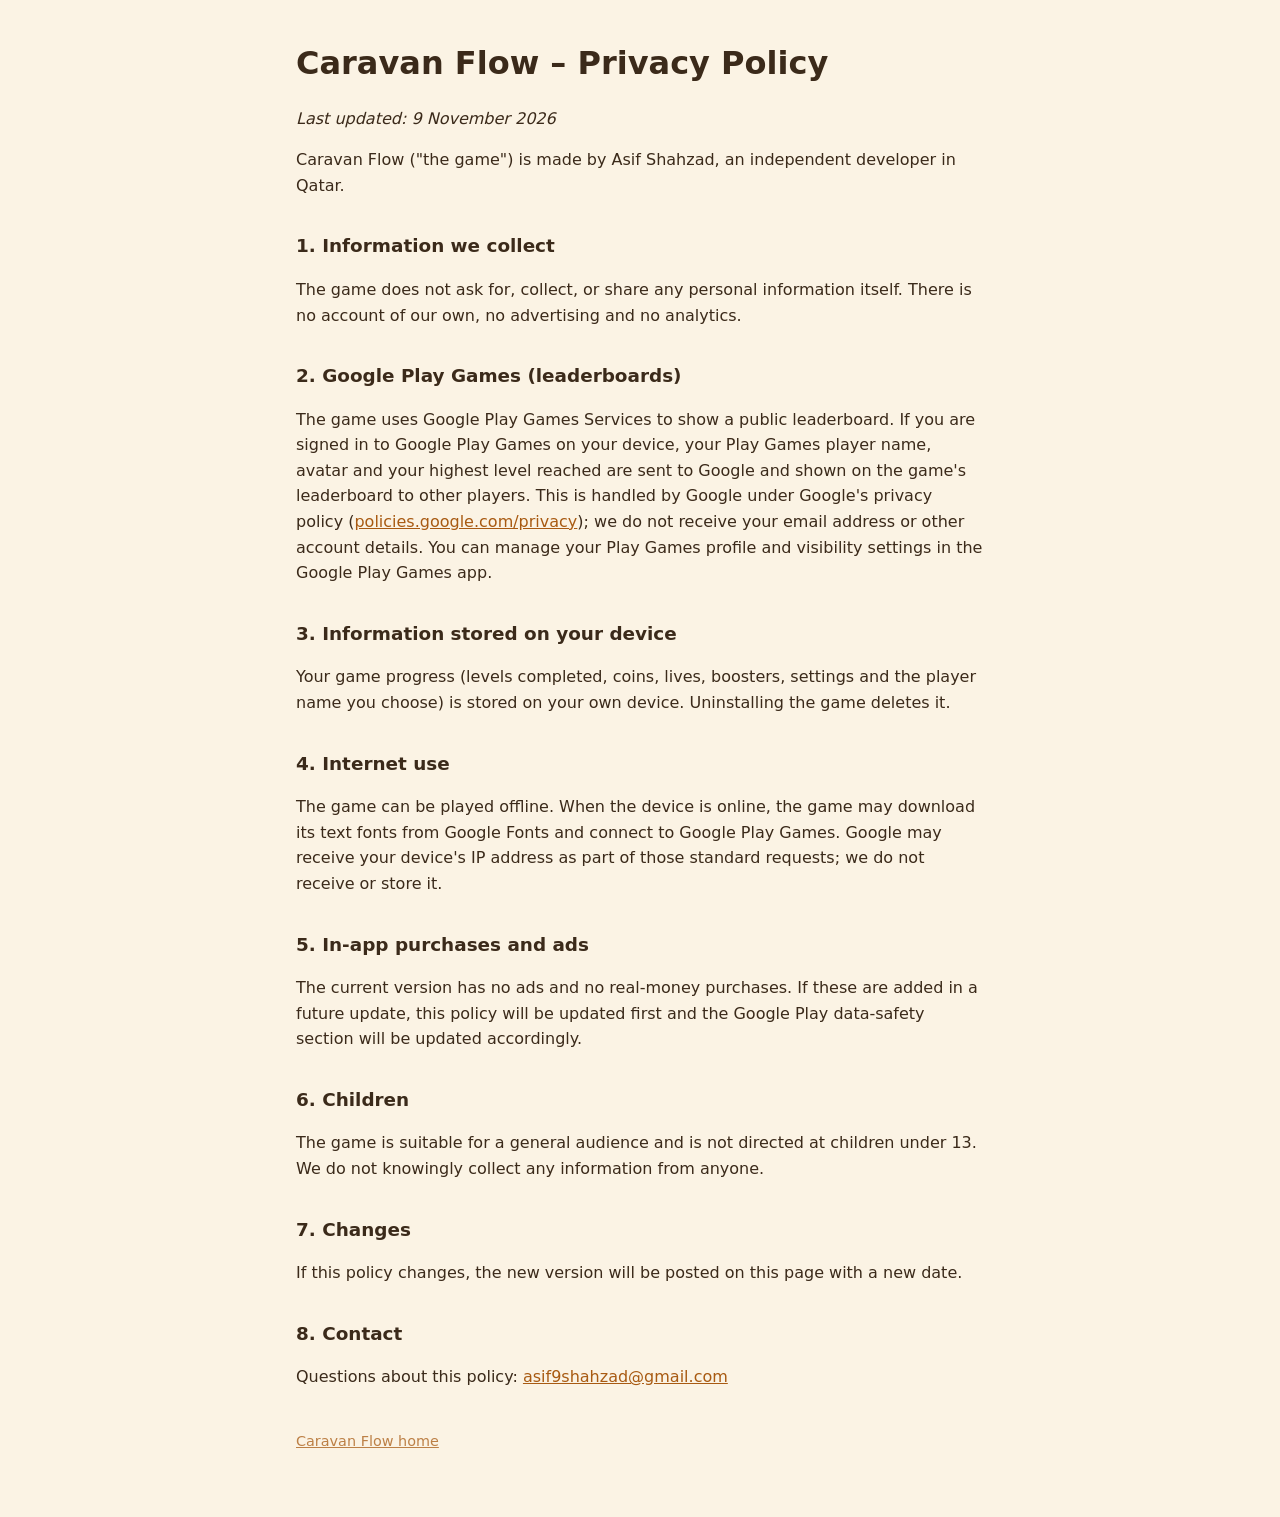
==== privacy.html @ 4f3b4361 "Add files via upload" ====
<!doctype html><html lang="en"><head><meta charset="utf-8"><meta name="viewport" content="width=device-width,initial-scale=1">
<title>Caravan Flow – Privacy Policy</title><link rel="stylesheet" href="style.css"></head><body><main>
<h1>Caravan Flow – Privacy Policy</h1>
<p><em>Last updated: 9 November 2026</em></p>
<p>Caravan Flow ("the game") is made by Asif Shahzad, an independent developer in Qatar.</p>
<h2>1. Information we collect</h2>
<p>The game does not ask for, collect, or share any personal information itself. There is no account of our own, no advertising and no analytics.</p>
<h2>2. Google Play Games (leaderboards)</h2>
<p>The game uses Google Play Games Services to show a public leaderboard. If you are signed in to Google Play Games on your device, your Play Games player name, avatar and your highest level reached are sent to Google and shown on the game's leaderboard to other players. This is handled by Google under Google's privacy policy (<a href="https://policies.google.com/privacy">policies.google.com/privacy</a>); we do not receive your email address or other account details. You can manage your Play Games profile and visibility settings in the Google Play Games app.</p>
<h2>3. Information stored on your device</h2>
<p>Your game progress (levels completed, coins, lives, boosters, settings and the player name you choose) is stored on your own device. Uninstalling the game deletes it.</p>
<h2>4. Internet use</h2>
<p>The game can be played offline. When the device is online, the game may download its text fonts from Google Fonts and connect to Google Play Games. Google may receive your device's IP address as part of those standard requests; we do not receive or store it.</p>
<h2>5. In-app purchases and ads</h2>
<p>The current version has no ads and no real-money purchases. If these are added in a future update, this policy will be updated first and the Google Play data-safety section will be updated accordingly.</p>
<h2>6. Children</h2>
<p>The game is suitable for a general audience and is not directed at children under 13. We do not knowingly collect any information from anyone.</p>
<h2>7. Changes</h2>
<p>If this policy changes, the new version will be posted on this page with a new date.</p>
<h2>8. Contact</h2>
<p>Questions about this policy: <a href="mailto:asif9shahzad@gmail.com">asif9shahzad@gmail.com</a></p>
<footer><a href="index.html">Caravan Flow home</a></footer>
</main></body></html>
---- style.css ----
:root{--bg:#fbf3e4;--ink:#3b2a1a;--accent:#d9822b;--card:#fff9ef}
*{box-sizing:border-box}body{margin:0;background:var(--bg);color:var(--ink);font-family:system-ui,-apple-system,"Segoe UI",Roboto,sans-serif;line-height:1.6}
main{max-width:720px;margin:0 auto;padding:32px 16px 64px}
h1{font-size:2rem;margin:.2em 0}h2{font-size:1.15rem;margin-top:1.8em}
.card{background:var(--card);border-radius:16px;padding:20px;box-shadow:0 2px 10px rgba(0,0,0,.06)}
a{color:#a85a12}.btn{display:inline-block;background:var(--accent);color:#fff;text-decoration:none;padding:12px 20px;border-radius:999px;font-weight:600}
footer{margin-top:40px;font-size:.9rem;opacity:.75}
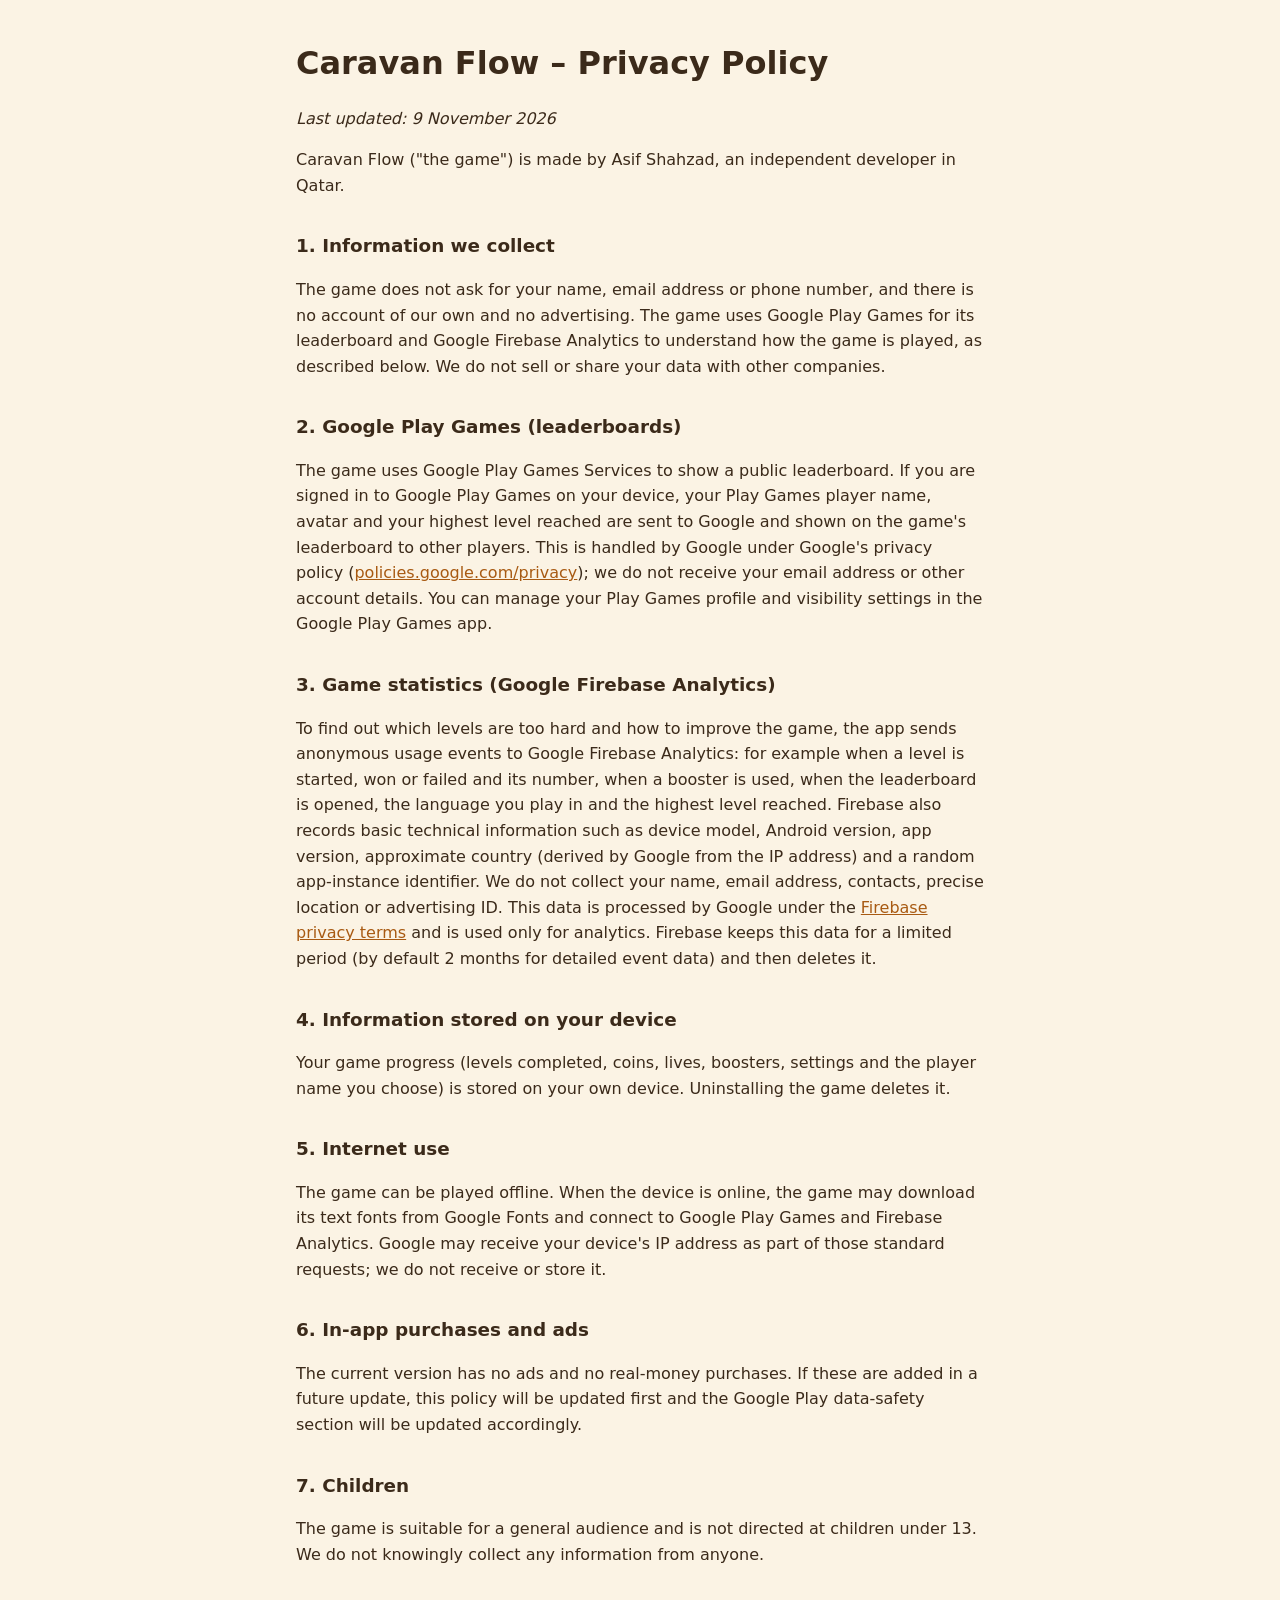
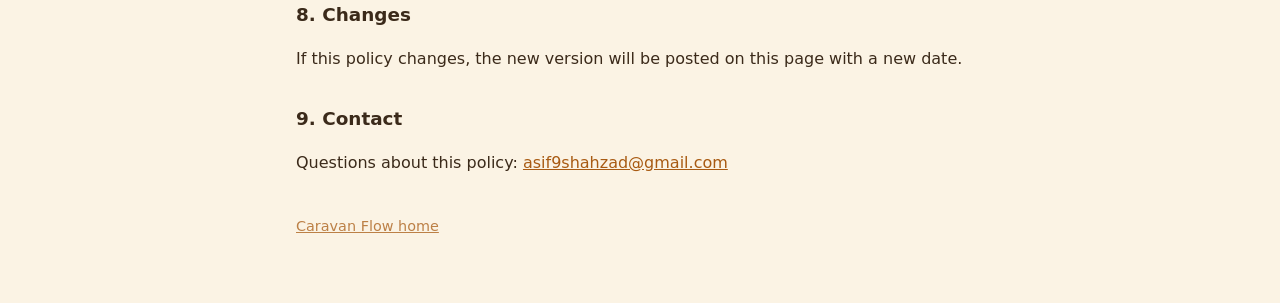
==== commit 3dd340a6: "Privacy policy: add Firebase Analytics" ====
--- a/privacy.html
+++ b/privacy.html
@@ -4,20 +4,22 @@
 <p><em>Last updated: 9 November 2026</em></p>
 <p>Caravan Flow ("the game") is made by Asif Shahzad, an independent developer in Qatar.</p>
 <h2>1. Information we collect</h2>
-<p>The game does not ask for, collect, or share any personal information itself. There is no account of our own, no advertising and no analytics.</p>
+<p>The game does not ask for your name, email address or phone number, and there is no account of our own and no advertising. The game uses Google Play Games for its leaderboard and Google Firebase Analytics to understand how the game is played, as described below. We do not sell or share your data with other companies.</p>
 <h2>2. Google Play Games (leaderboards)</h2>
 <p>The game uses Google Play Games Services to show a public leaderboard. If you are signed in to Google Play Games on your device, your Play Games player name, avatar and your highest level reached are sent to Google and shown on the game's leaderboard to other players. This is handled by Google under Google's privacy policy (<a href="https://policies.google.com/privacy">policies.google.com/privacy</a>); we do not receive your email address or other account details. You can manage your Play Games profile and visibility settings in the Google Play Games app.</p>
-<h2>3. Information stored on your device</h2>
+<h2>3. Game statistics (Google Firebase Analytics)</h2>
+<p>To find out which levels are too hard and how to improve the game, the app sends anonymous usage events to Google Firebase Analytics: for example when a level is started, won or failed and its number, when a booster is used, when the leaderboard is opened, the language you play in and the highest level reached. Firebase also records basic technical information such as device model, Android version, app version, approximate country (derived by Google from the IP address) and a random app-instance identifier. We do not collect your name, email address, contacts, precise location or advertising ID. This data is processed by Google under the <a href="https://firebase.google.com/support/privacy">Firebase privacy terms</a> and is used only for analytics. Firebase keeps this data for a limited period (by default 2 months for detailed event data) and then deletes it.</p>
+<h2>4. Information stored on your device</h2>
 <p>Your game progress (levels completed, coins, lives, boosters, settings and the player name you choose) is stored on your own device. Uninstalling the game deletes it.</p>
-<h2>4. Internet use</h2>
-<p>The game can be played offline. When the device is online, the game may download its text fonts from Google Fonts and connect to Google Play Games. Google may receive your device's IP address as part of those standard requests; we do not receive or store it.</p>
-<h2>5. In-app purchases and ads</h2>
+<h2>5. Internet use</h2>
+<p>The game can be played offline. When the device is online, the game may download its text fonts from Google Fonts and connect to Google Play Games and Firebase Analytics. Google may receive your device's IP address as part of those standard requests; we do not receive or store it.</p>
+<h2>6. In-app purchases and ads</h2>
 <p>The current version has no ads and no real-money purchases. If these are added in a future update, this policy will be updated first and the Google Play data-safety section will be updated accordingly.</p>
-<h2>6. Children</h2>
+<h2>7. Children</h2>
 <p>The game is suitable for a general audience and is not directed at children under 13. We do not knowingly collect any information from anyone.</p>
-<h2>7. Changes</h2>
+<h2>8. Changes</h2>
 <p>If this policy changes, the new version will be posted on this page with a new date.</p>
-<h2>8. Contact</h2>
+<h2>9. Contact</h2>
 <p>Questions about this policy: <a href="mailto:asif9shahzad@gmail.com">asif9shahzad@gmail.com</a></p>
 <footer><a href="index.html">Caravan Flow home</a></footer>
 </main></body></html>
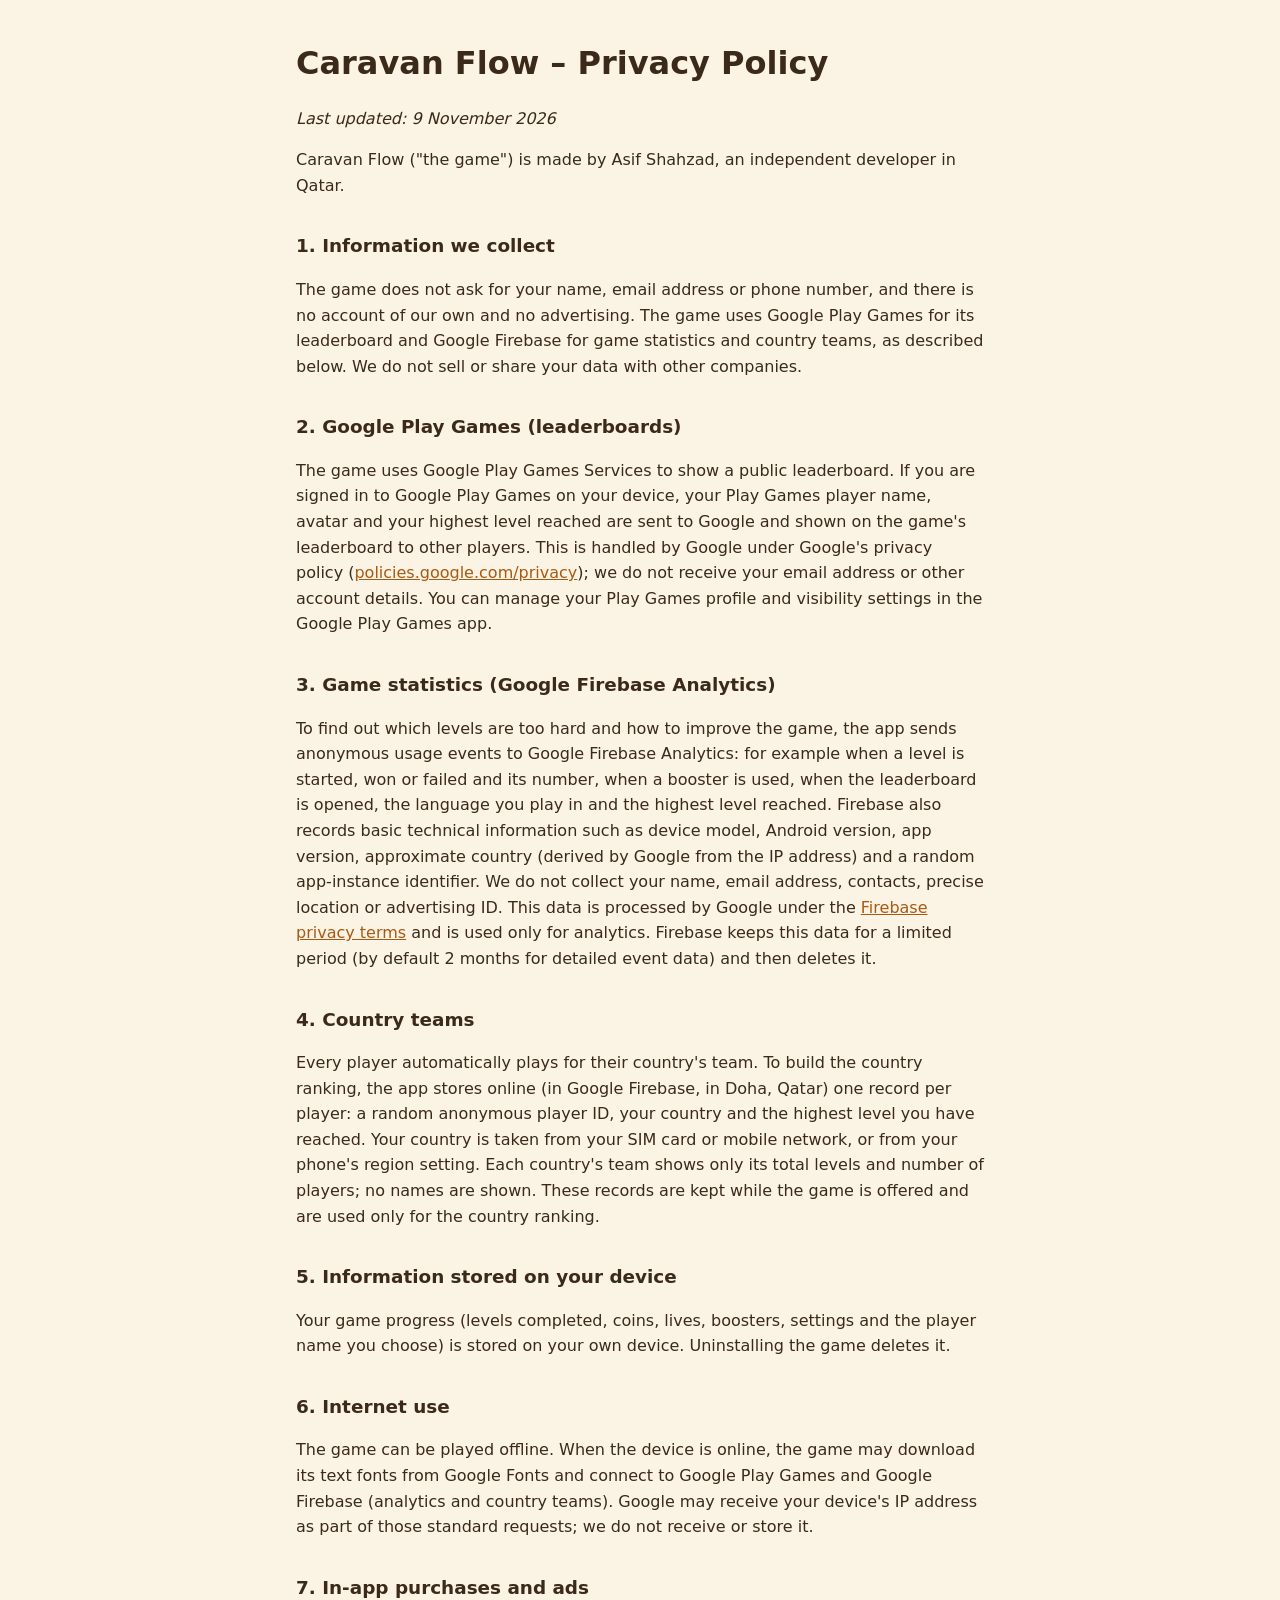
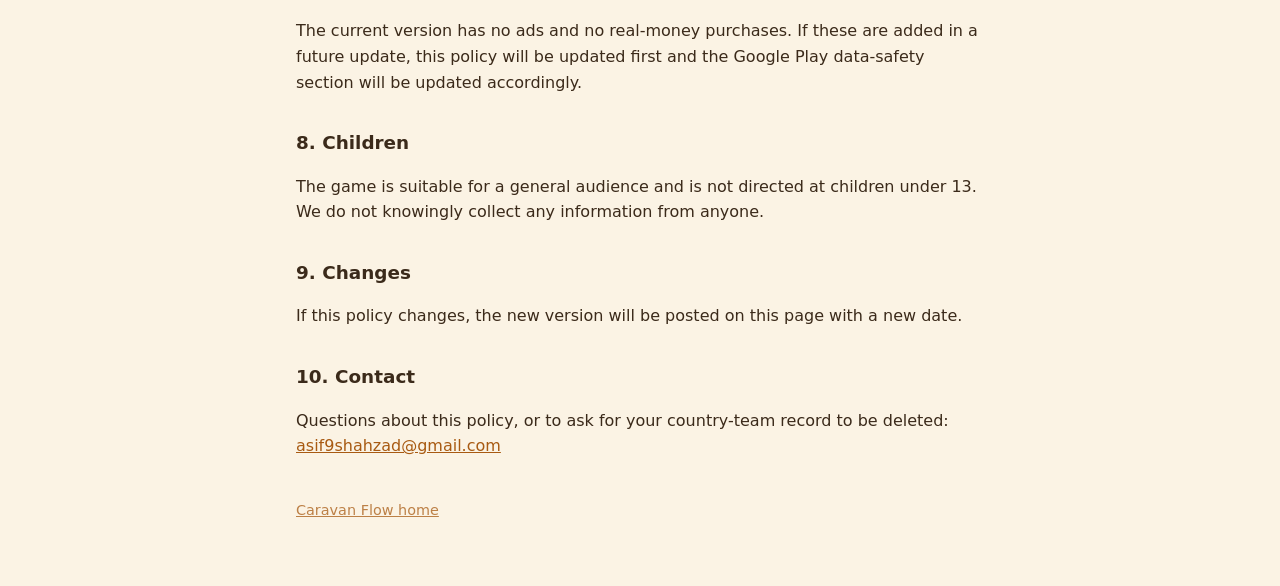
==== commit 8fead248: "Privacy policy: add country teams" ====
--- a/privacy.html
+++ b/privacy.html
@@ -4,22 +4,24 @@
 <p><em>Last updated: 9 November 2026</em></p>
 <p>Caravan Flow ("the game") is made by Asif Shahzad, an independent developer in Qatar.</p>
 <h2>1. Information we collect</h2>
-<p>The game does not ask for your name, email address or phone number, and there is no account of our own and no advertising. The game uses Google Play Games for its leaderboard and Google Firebase Analytics to understand how the game is played, as described below. We do not sell or share your data with other companies.</p>
+<p>The game does not ask for your name, email address or phone number, and there is no account of our own and no advertising. The game uses Google Play Games for its leaderboard and Google Firebase for game statistics and country teams, as described below. We do not sell or share your data with other companies.</p>
 <h2>2. Google Play Games (leaderboards)</h2>
 <p>The game uses Google Play Games Services to show a public leaderboard. If you are signed in to Google Play Games on your device, your Play Games player name, avatar and your highest level reached are sent to Google and shown on the game's leaderboard to other players. This is handled by Google under Google's privacy policy (<a href="https://policies.google.com/privacy">policies.google.com/privacy</a>); we do not receive your email address or other account details. You can manage your Play Games profile and visibility settings in the Google Play Games app.</p>
 <h2>3. Game statistics (Google Firebase Analytics)</h2>
 <p>To find out which levels are too hard and how to improve the game, the app sends anonymous usage events to Google Firebase Analytics: for example when a level is started, won or failed and its number, when a booster is used, when the leaderboard is opened, the language you play in and the highest level reached. Firebase also records basic technical information such as device model, Android version, app version, approximate country (derived by Google from the IP address) and a random app-instance identifier. We do not collect your name, email address, contacts, precise location or advertising ID. This data is processed by Google under the <a href="https://firebase.google.com/support/privacy">Firebase privacy terms</a> and is used only for analytics. Firebase keeps this data for a limited period (by default 2 months for detailed event data) and then deletes it.</p>
-<h2>4. Information stored on your device</h2>
+<h2>4. Country teams</h2>
+<p>Every player automatically plays for their country's team. To build the country ranking, the app stores online (in Google Firebase, in Doha, Qatar) one record per player: a random anonymous player ID, your country and the highest level you have reached. Your country is taken from your SIM card or mobile network, or from your phone's region setting. Each country's team shows only its total levels and number of players; no names are shown. These records are kept while the game is offered and are used only for the country ranking.</p>
+<h2>5. Information stored on your device</h2>
 <p>Your game progress (levels completed, coins, lives, boosters, settings and the player name you choose) is stored on your own device. Uninstalling the game deletes it.</p>
-<h2>5. Internet use</h2>
-<p>The game can be played offline. When the device is online, the game may download its text fonts from Google Fonts and connect to Google Play Games and Firebase Analytics. Google may receive your device's IP address as part of those standard requests; we do not receive or store it.</p>
-<h2>6. In-app purchases and ads</h2>
+<h2>6. Internet use</h2>
+<p>The game can be played offline. When the device is online, the game may download its text fonts from Google Fonts and connect to Google Play Games and Google Firebase (analytics and country teams). Google may receive your device's IP address as part of those standard requests; we do not receive or store it.</p>
+<h2>7. In-app purchases and ads</h2>
 <p>The current version has no ads and no real-money purchases. If these are added in a future update, this policy will be updated first and the Google Play data-safety section will be updated accordingly.</p>
-<h2>7. Children</h2>
+<h2>8. Children</h2>
 <p>The game is suitable for a general audience and is not directed at children under 13. We do not knowingly collect any information from anyone.</p>
-<h2>8. Changes</h2>
+<h2>9. Changes</h2>
 <p>If this policy changes, the new version will be posted on this page with a new date.</p>
-<h2>9. Contact</h2>
-<p>Questions about this policy: <a href="mailto:asif9shahzad@gmail.com">asif9shahzad@gmail.com</a></p>
+<h2>10. Contact</h2>
+<p>Questions about this policy, or to ask for your country-team record to be deleted: <a href="mailto:asif9shahzad@gmail.com">asif9shahzad@gmail.com</a></p>
 <footer><a href="index.html">Caravan Flow home</a></footer>
 </main></body></html>
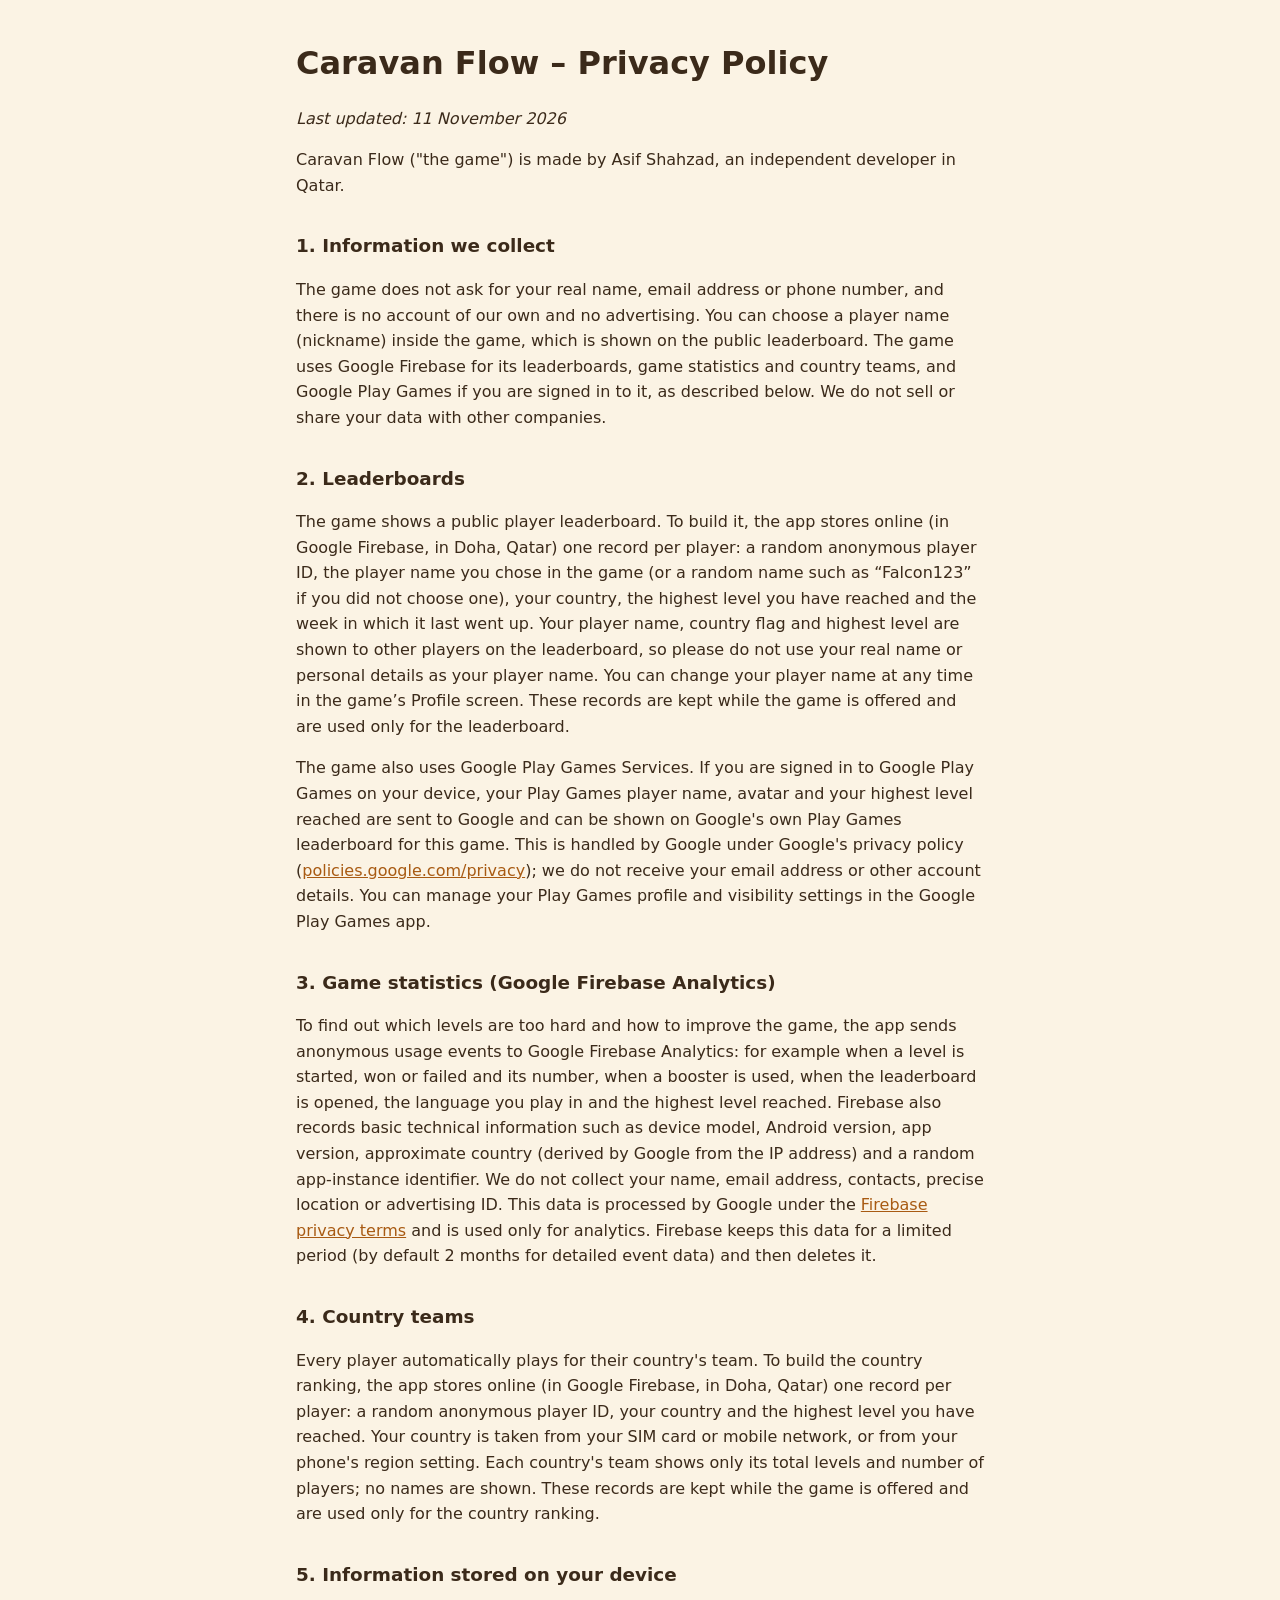
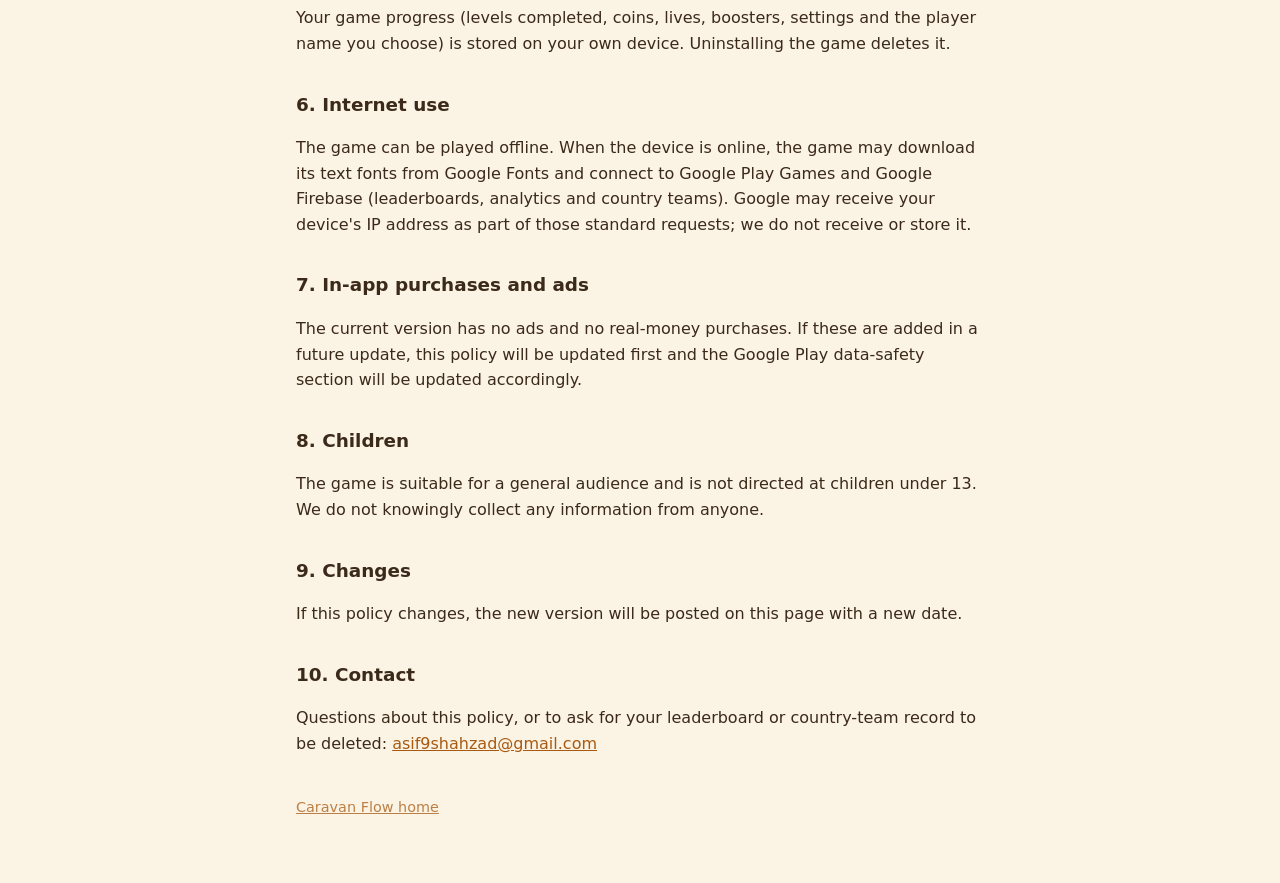
==== commit a01bdc95: "Privacy policy: in-game player leaderboard" ====
--- a/privacy.html
+++ b/privacy.html
@@ -1,12 +1,13 @@
 <!doctype html><html lang="en"><head><meta charset="utf-8"><meta name="viewport" content="width=device-width,initial-scale=1">
 <title>Caravan Flow – Privacy Policy</title><link rel="stylesheet" href="style.css"></head><body><main>
 <h1>Caravan Flow – Privacy Policy</h1>
-<p><em>Last updated: 9 November 2026</em></p>
+<p><em>Last updated: 11 November 2026</em></p>
 <p>Caravan Flow ("the game") is made by Asif Shahzad, an independent developer in Qatar.</p>
 <h2>1. Information we collect</h2>
-<p>The game does not ask for your name, email address or phone number, and there is no account of our own and no advertising. The game uses Google Play Games for its leaderboard and Google Firebase for game statistics and country teams, as described below. We do not sell or share your data with other companies.</p>
-<h2>2. Google Play Games (leaderboards)</h2>
-<p>The game uses Google Play Games Services to show a public leaderboard. If you are signed in to Google Play Games on your device, your Play Games player name, avatar and your highest level reached are sent to Google and shown on the game's leaderboard to other players. This is handled by Google under Google's privacy policy (<a href="https://policies.google.com/privacy">policies.google.com/privacy</a>); we do not receive your email address or other account details. You can manage your Play Games profile and visibility settings in the Google Play Games app.</p>
+<p>The game does not ask for your real name, email address or phone number, and there is no account of our own and no advertising. You can choose a player name (nickname) inside the game, which is shown on the public leaderboard. The game uses Google Firebase for its leaderboards, game statistics and country teams, and Google Play Games if you are signed in to it, as described below. We do not sell or share your data with other companies.</p>
+<h2>2. Leaderboards</h2>
+<p>The game shows a public player leaderboard. To build it, the app stores online (in Google Firebase, in Doha, Qatar) one record per player: a random anonymous player ID, the player name you chose in the game (or a random name such as “Falcon123” if you did not choose one), your country, the highest level you have reached and the week in which it last went up. Your player name, country flag and highest level are shown to other players on the leaderboard, so please do not use your real name or personal details as your player name. You can change your player name at any time in the game’s Profile screen. These records are kept while the game is offered and are used only for the leaderboard.</p>
+<p>The game also uses Google Play Games Services. If you are signed in to Google Play Games on your device, your Play Games player name, avatar and your highest level reached are sent to Google and can be shown on Google's own Play Games leaderboard for this game. This is handled by Google under Google's privacy policy (<a href="https://policies.google.com/privacy">policies.google.com/privacy</a>); we do not receive your email address or other account details. You can manage your Play Games profile and visibility settings in the Google Play Games app.</p>
 <h2>3. Game statistics (Google Firebase Analytics)</h2>
 <p>To find out which levels are too hard and how to improve the game, the app sends anonymous usage events to Google Firebase Analytics: for example when a level is started, won or failed and its number, when a booster is used, when the leaderboard is opened, the language you play in and the highest level reached. Firebase also records basic technical information such as device model, Android version, app version, approximate country (derived by Google from the IP address) and a random app-instance identifier. We do not collect your name, email address, contacts, precise location or advertising ID. This data is processed by Google under the <a href="https://firebase.google.com/support/privacy">Firebase privacy terms</a> and is used only for analytics. Firebase keeps this data for a limited period (by default 2 months for detailed event data) and then deletes it.</p>
 <h2>4. Country teams</h2>
@@ -14,7 +15,7 @@
 <h2>5. Information stored on your device</h2>
 <p>Your game progress (levels completed, coins, lives, boosters, settings and the player name you choose) is stored on your own device. Uninstalling the game deletes it.</p>
 <h2>6. Internet use</h2>
-<p>The game can be played offline. When the device is online, the game may download its text fonts from Google Fonts and connect to Google Play Games and Google Firebase (analytics and country teams). Google may receive your device's IP address as part of those standard requests; we do not receive or store it.</p>
+<p>The game can be played offline. When the device is online, the game may download its text fonts from Google Fonts and connect to Google Play Games and Google Firebase (leaderboards, analytics and country teams). Google may receive your device's IP address as part of those standard requests; we do not receive or store it.</p>
 <h2>7. In-app purchases and ads</h2>
 <p>The current version has no ads and no real-money purchases. If these are added in a future update, this policy will be updated first and the Google Play data-safety section will be updated accordingly.</p>
 <h2>8. Children</h2>
@@ -22,6 +23,6 @@
 <h2>9. Changes</h2>
 <p>If this policy changes, the new version will be posted on this page with a new date.</p>
 <h2>10. Contact</h2>
-<p>Questions about this policy, or to ask for your country-team record to be deleted: <a href="mailto:asif9shahzad@gmail.com">asif9shahzad@gmail.com</a></p>
+<p>Questions about this policy, or to ask for your leaderboard or country-team record to be deleted: <a href="mailto:asif9shahzad@gmail.com">asif9shahzad@gmail.com</a></p>
 <footer><a href="index.html">Caravan Flow home</a></footer>
 </main></body></html>
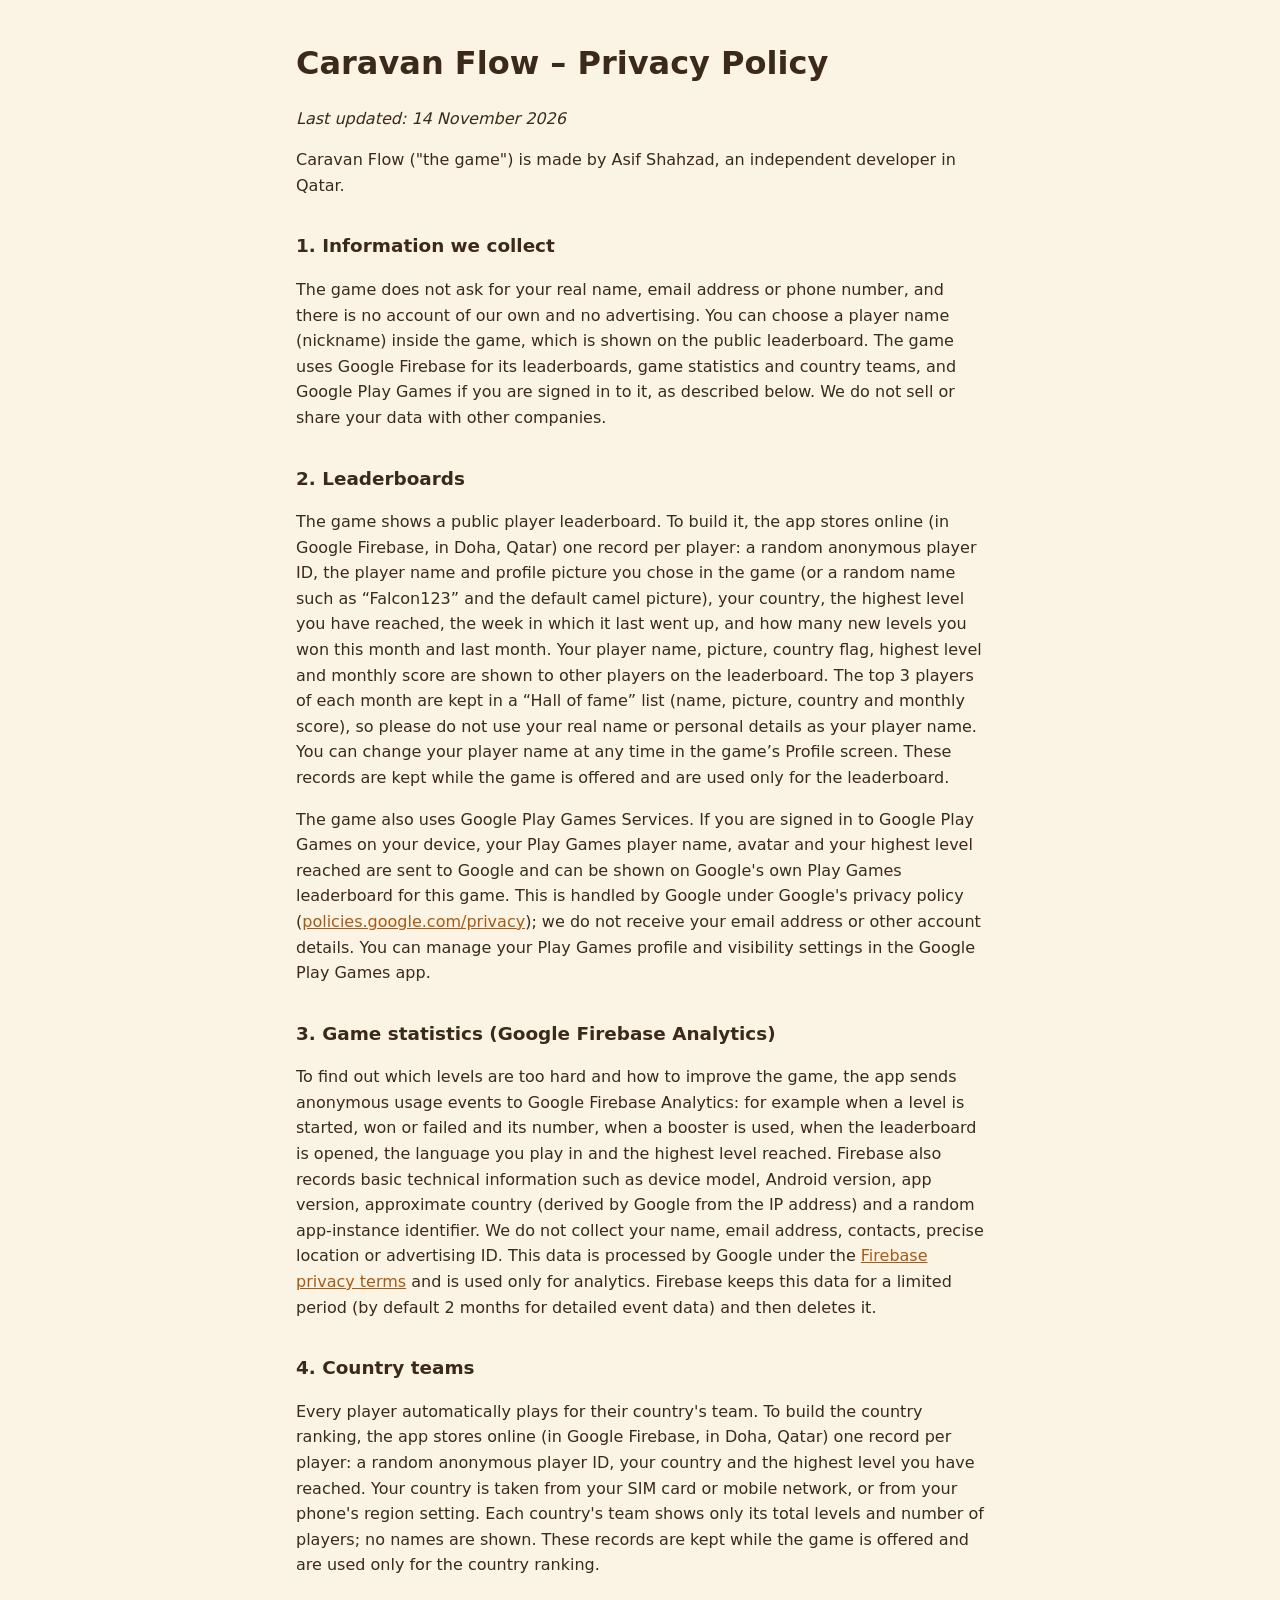
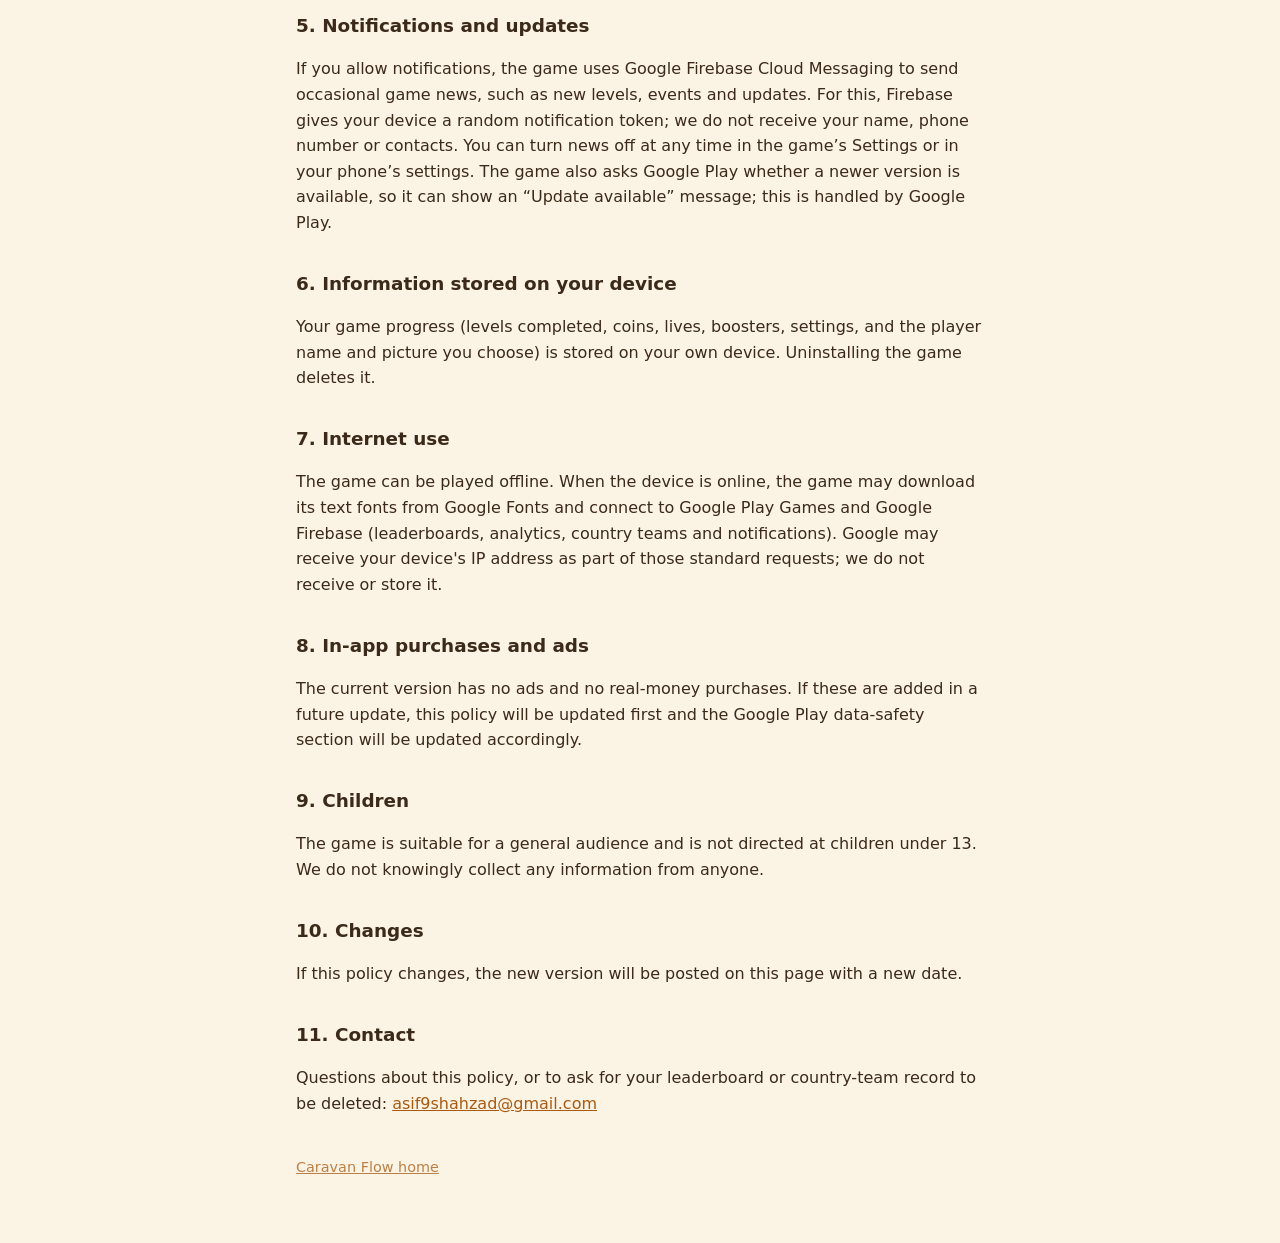
==== commit 1ee67384: "Privacy policy: avatars, monthly board, notifications" ====
--- a/privacy.html
+++ b/privacy.html
@@ -1,28 +1,30 @@
 <!doctype html><html lang="en"><head><meta charset="utf-8"><meta name="viewport" content="width=device-width,initial-scale=1">
 <title>Caravan Flow – Privacy Policy</title><link rel="stylesheet" href="style.css"></head><body><main>
 <h1>Caravan Flow – Privacy Policy</h1>
-<p><em>Last updated: 11 November 2026</em></p>
+<p><em>Last updated: 14 November 2026</em></p>
 <p>Caravan Flow ("the game") is made by Asif Shahzad, an independent developer in Qatar.</p>
 <h2>1. Information we collect</h2>
 <p>The game does not ask for your real name, email address or phone number, and there is no account of our own and no advertising. You can choose a player name (nickname) inside the game, which is shown on the public leaderboard. The game uses Google Firebase for its leaderboards, game statistics and country teams, and Google Play Games if you are signed in to it, as described below. We do not sell or share your data with other companies.</p>
 <h2>2. Leaderboards</h2>
-<p>The game shows a public player leaderboard. To build it, the app stores online (in Google Firebase, in Doha, Qatar) one record per player: a random anonymous player ID, the player name you chose in the game (or a random name such as “Falcon123” if you did not choose one), your country, the highest level you have reached and the week in which it last went up. Your player name, country flag and highest level are shown to other players on the leaderboard, so please do not use your real name or personal details as your player name. You can change your player name at any time in the game’s Profile screen. These records are kept while the game is offered and are used only for the leaderboard.</p>
+<p>The game shows a public player leaderboard. To build it, the app stores online (in Google Firebase, in Doha, Qatar) one record per player: a random anonymous player ID, the player name and profile picture you chose in the game (or a random name such as “Falcon123” and the default camel picture), your country, the highest level you have reached, the week in which it last went up, and how many new levels you won this month and last month. Your player name, picture, country flag, highest level and monthly score are shown to other players on the leaderboard. The top 3 players of each month are kept in a “Hall of fame” list (name, picture, country and monthly score), so please do not use your real name or personal details as your player name. You can change your player name at any time in the game’s Profile screen. These records are kept while the game is offered and are used only for the leaderboard.</p>
 <p>The game also uses Google Play Games Services. If you are signed in to Google Play Games on your device, your Play Games player name, avatar and your highest level reached are sent to Google and can be shown on Google's own Play Games leaderboard for this game. This is handled by Google under Google's privacy policy (<a href="https://policies.google.com/privacy">policies.google.com/privacy</a>); we do not receive your email address or other account details. You can manage your Play Games profile and visibility settings in the Google Play Games app.</p>
 <h2>3. Game statistics (Google Firebase Analytics)</h2>
 <p>To find out which levels are too hard and how to improve the game, the app sends anonymous usage events to Google Firebase Analytics: for example when a level is started, won or failed and its number, when a booster is used, when the leaderboard is opened, the language you play in and the highest level reached. Firebase also records basic technical information such as device model, Android version, app version, approximate country (derived by Google from the IP address) and a random app-instance identifier. We do not collect your name, email address, contacts, precise location or advertising ID. This data is processed by Google under the <a href="https://firebase.google.com/support/privacy">Firebase privacy terms</a> and is used only for analytics. Firebase keeps this data for a limited period (by default 2 months for detailed event data) and then deletes it.</p>
 <h2>4. Country teams</h2>
 <p>Every player automatically plays for their country's team. To build the country ranking, the app stores online (in Google Firebase, in Doha, Qatar) one record per player: a random anonymous player ID, your country and the highest level you have reached. Your country is taken from your SIM card or mobile network, or from your phone's region setting. Each country's team shows only its total levels and number of players; no names are shown. These records are kept while the game is offered and are used only for the country ranking.</p>
-<h2>5. Information stored on your device</h2>
-<p>Your game progress (levels completed, coins, lives, boosters, settings and the player name you choose) is stored on your own device. Uninstalling the game deletes it.</p>
-<h2>6. Internet use</h2>
-<p>The game can be played offline. When the device is online, the game may download its text fonts from Google Fonts and connect to Google Play Games and Google Firebase (leaderboards, analytics and country teams). Google may receive your device's IP address as part of those standard requests; we do not receive or store it.</p>
-<h2>7. In-app purchases and ads</h2>
+<h2>5. Notifications and updates</h2>
+<p>If you allow notifications, the game uses Google Firebase Cloud Messaging to send occasional game news, such as new levels, events and updates. For this, Firebase gives your device a random notification token; we do not receive your name, phone number or contacts. You can turn news off at any time in the game’s Settings or in your phone’s settings. The game also asks Google Play whether a newer version is available, so it can show an “Update available” message; this is handled by Google Play.</p>
+<h2>6. Information stored on your device</h2>
+<p>Your game progress (levels completed, coins, lives, boosters, settings, and the player name and picture you choose) is stored on your own device. Uninstalling the game deletes it.</p>
+<h2>7. Internet use</h2>
+<p>The game can be played offline. When the device is online, the game may download its text fonts from Google Fonts and connect to Google Play Games and Google Firebase (leaderboards, analytics, country teams and notifications). Google may receive your device's IP address as part of those standard requests; we do not receive or store it.</p>
+<h2>8. In-app purchases and ads</h2>
 <p>The current version has no ads and no real-money purchases. If these are added in a future update, this policy will be updated first and the Google Play data-safety section will be updated accordingly.</p>
-<h2>8. Children</h2>
+<h2>9. Children</h2>
 <p>The game is suitable for a general audience and is not directed at children under 13. We do not knowingly collect any information from anyone.</p>
-<h2>9. Changes</h2>
+<h2>10. Changes</h2>
 <p>If this policy changes, the new version will be posted on this page with a new date.</p>
-<h2>10. Contact</h2>
+<h2>11. Contact</h2>
 <p>Questions about this policy, or to ask for your leaderboard or country-team record to be deleted: <a href="mailto:asif9shahzad@gmail.com">asif9shahzad@gmail.com</a></p>
 <footer><a href="index.html">Caravan Flow home</a></footer>
 </main></body></html>
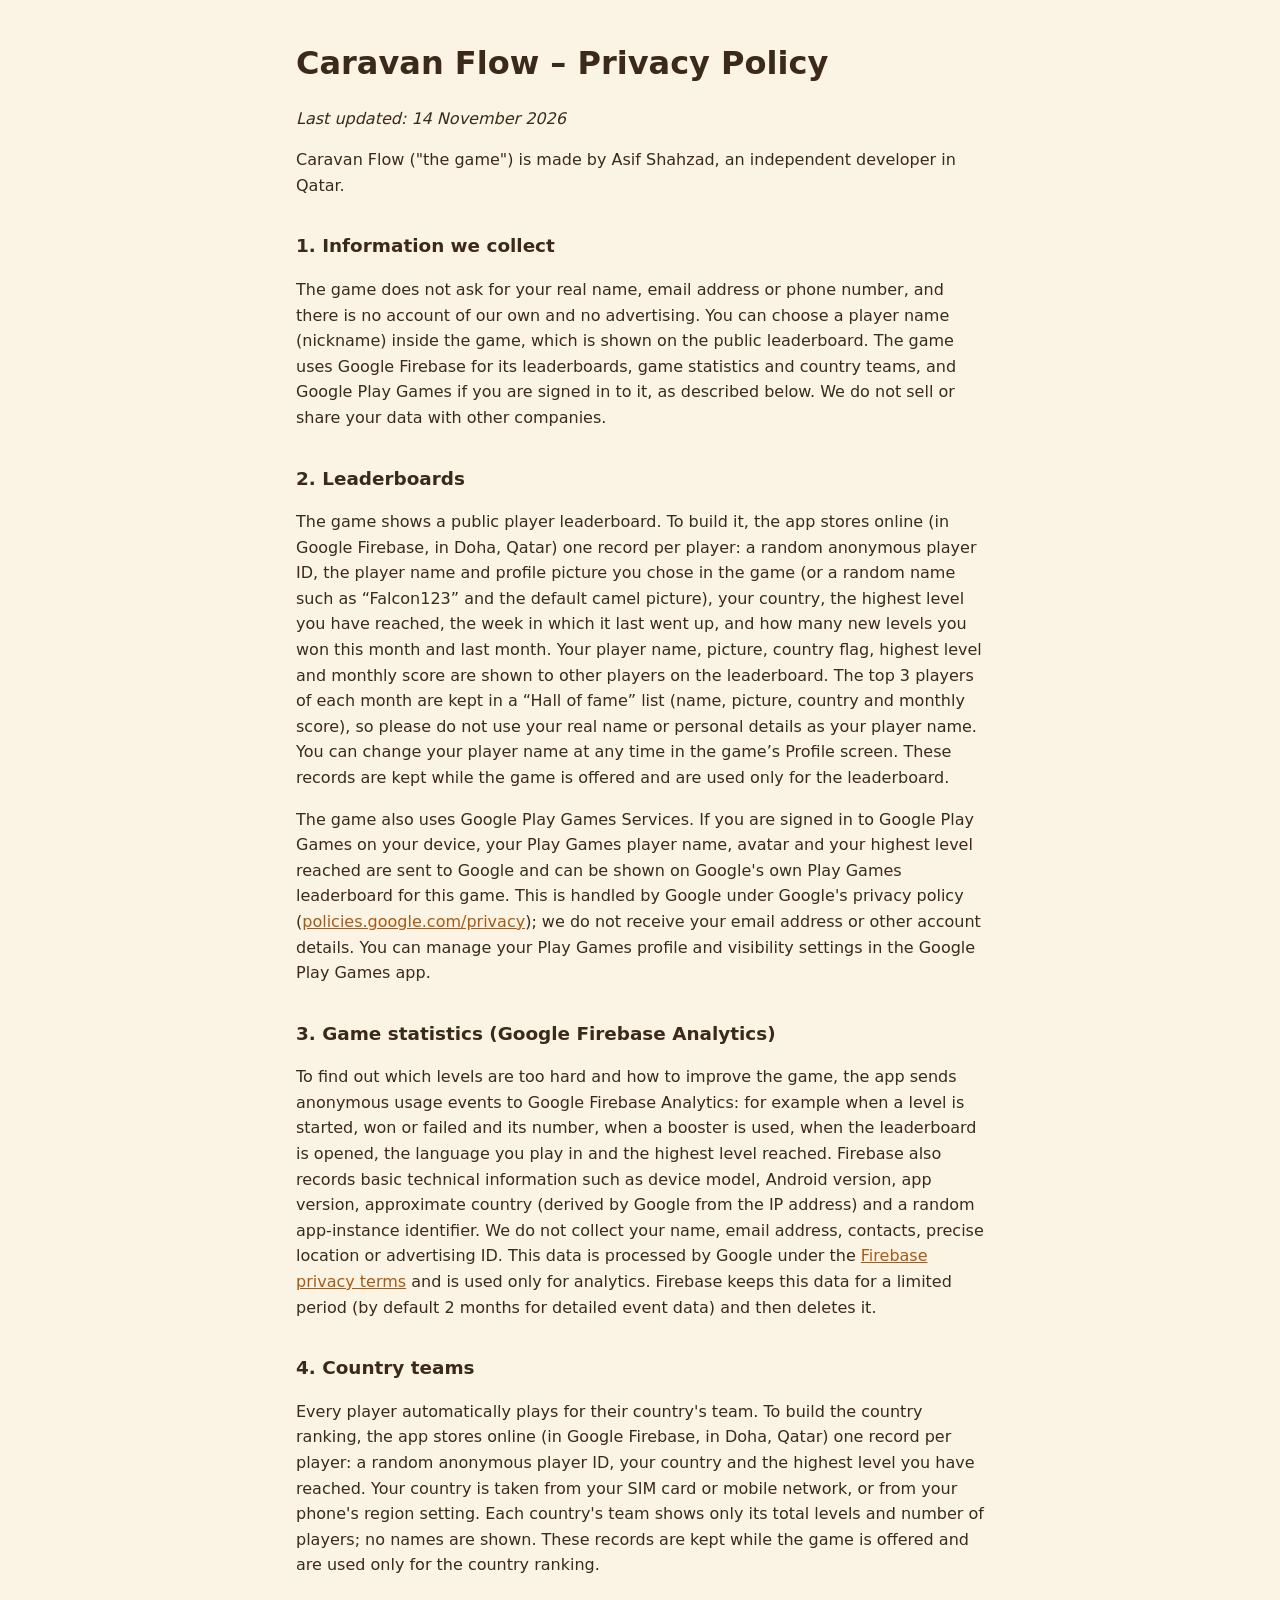
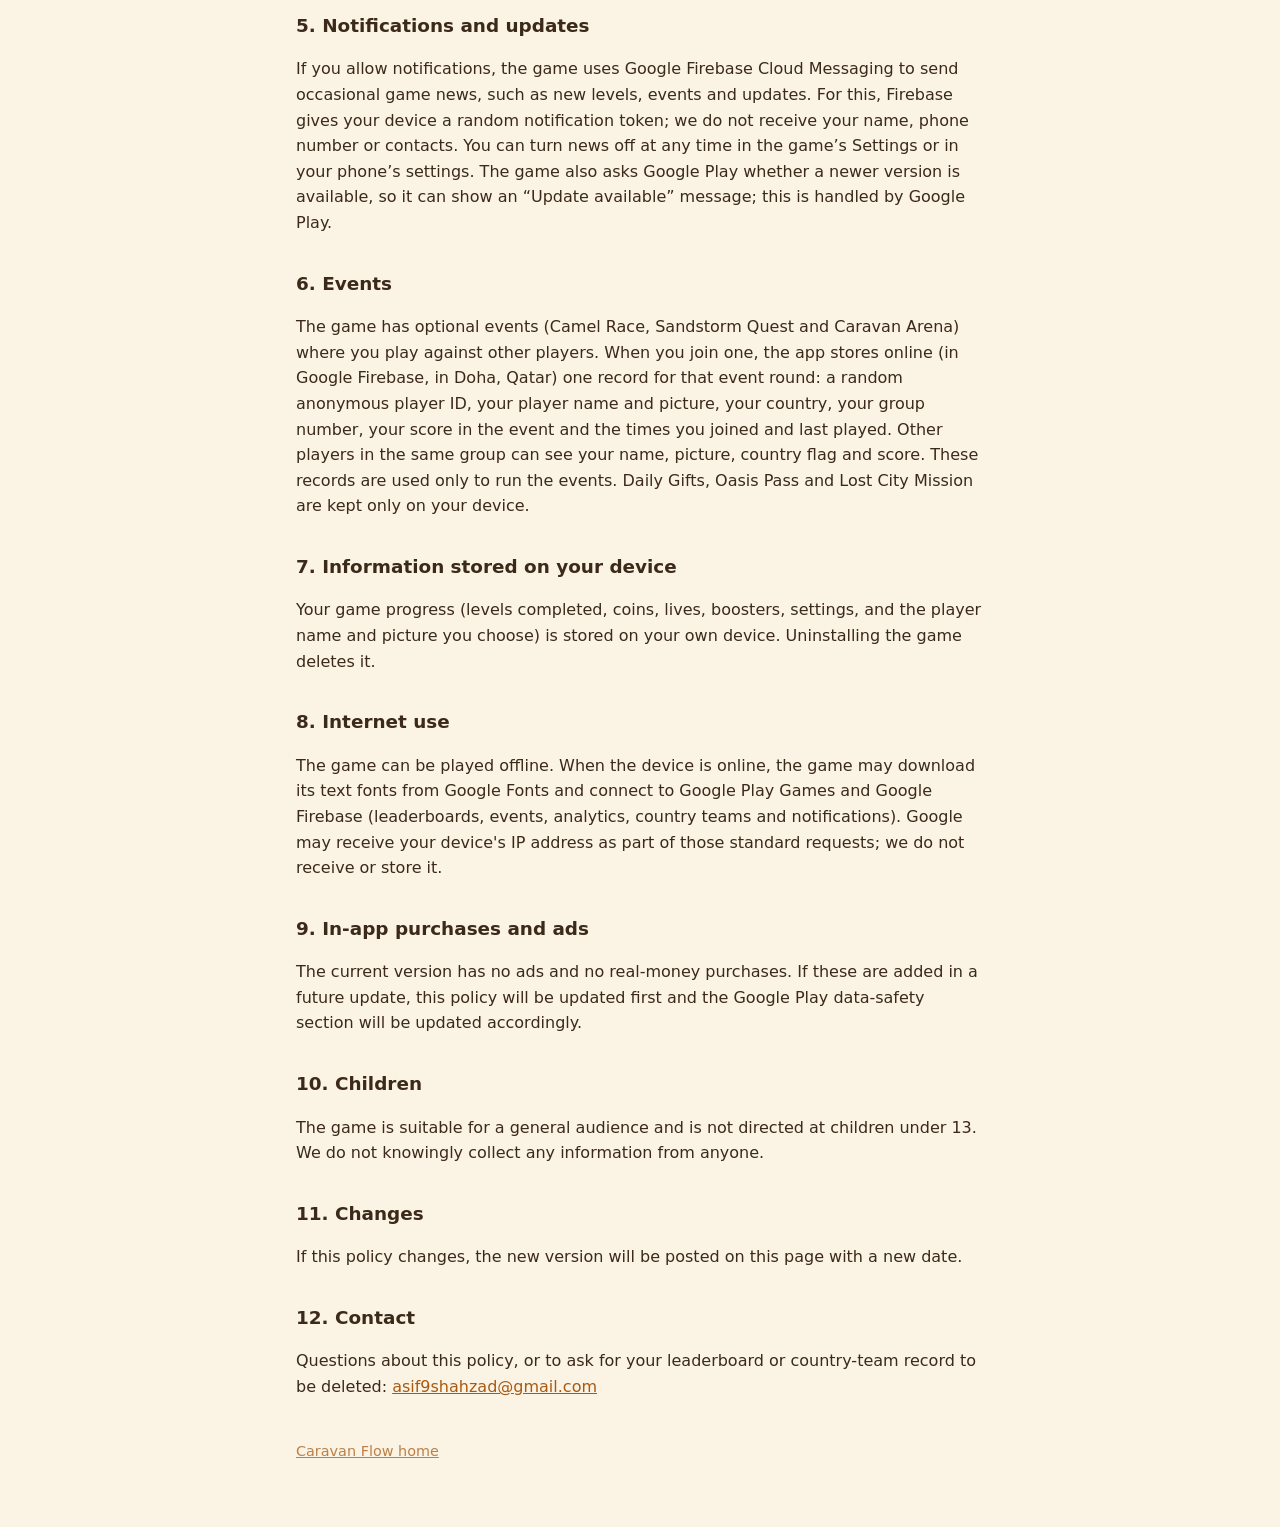
==== commit fade0676: "Add files via upload" ====
--- a/privacy.html
+++ b/privacy.html
@@ -14,17 +14,19 @@
 <p>Every player automatically plays for their country's team. To build the country ranking, the app stores online (in Google Firebase, in Doha, Qatar) one record per player: a random anonymous player ID, your country and the highest level you have reached. Your country is taken from your SIM card or mobile network, or from your phone's region setting. Each country's team shows only its total levels and number of players; no names are shown. These records are kept while the game is offered and are used only for the country ranking.</p>
 <h2>5. Notifications and updates</h2>
 <p>If you allow notifications, the game uses Google Firebase Cloud Messaging to send occasional game news, such as new levels, events and updates. For this, Firebase gives your device a random notification token; we do not receive your name, phone number or contacts. You can turn news off at any time in the game’s Settings or in your phone’s settings. The game also asks Google Play whether a newer version is available, so it can show an “Update available” message; this is handled by Google Play.</p>
-<h2>6. Information stored on your device</h2>
+<h2>6. Events</h2>
+<p>The game has optional events (Camel Race, Sandstorm Quest and Caravan Arena) where you play against other players. When you join one, the app stores online (in Google Firebase, in Doha, Qatar) one record for that event round: a random anonymous player ID, your player name and picture, your country, your group number, your score in the event and the times you joined and last played. Other players in the same group can see your name, picture, country flag and score. These records are used only to run the events. Daily Gifts, Oasis Pass and Lost City Mission are kept only on your device.</p>
+<h2>7. Information stored on your device</h2>
 <p>Your game progress (levels completed, coins, lives, boosters, settings, and the player name and picture you choose) is stored on your own device. Uninstalling the game deletes it.</p>
-<h2>7. Internet use</h2>
-<p>The game can be played offline. When the device is online, the game may download its text fonts from Google Fonts and connect to Google Play Games and Google Firebase (leaderboards, analytics, country teams and notifications). Google may receive your device's IP address as part of those standard requests; we do not receive or store it.</p>
-<h2>8. In-app purchases and ads</h2>
+<h2>8. Internet use</h2>
+<p>The game can be played offline. When the device is online, the game may download its text fonts from Google Fonts and connect to Google Play Games and Google Firebase (leaderboards, events, analytics, country teams and notifications). Google may receive your device's IP address as part of those standard requests; we do not receive or store it.</p>
+<h2>9. In-app purchases and ads</h2>
 <p>The current version has no ads and no real-money purchases. If these are added in a future update, this policy will be updated first and the Google Play data-safety section will be updated accordingly.</p>
-<h2>9. Children</h2>
+<h2>10. Children</h2>
 <p>The game is suitable for a general audience and is not directed at children under 13. We do not knowingly collect any information from anyone.</p>
-<h2>10. Changes</h2>
+<h2>11. Changes</h2>
 <p>If this policy changes, the new version will be posted on this page with a new date.</p>
-<h2>11. Contact</h2>
+<h2>12. Contact</h2>
 <p>Questions about this policy, or to ask for your leaderboard or country-team record to be deleted: <a href="mailto:asif9shahzad@gmail.com">asif9shahzad@gmail.com</a></p>
 <footer><a href="index.html">Caravan Flow home</a></footer>
 </main></body></html>
